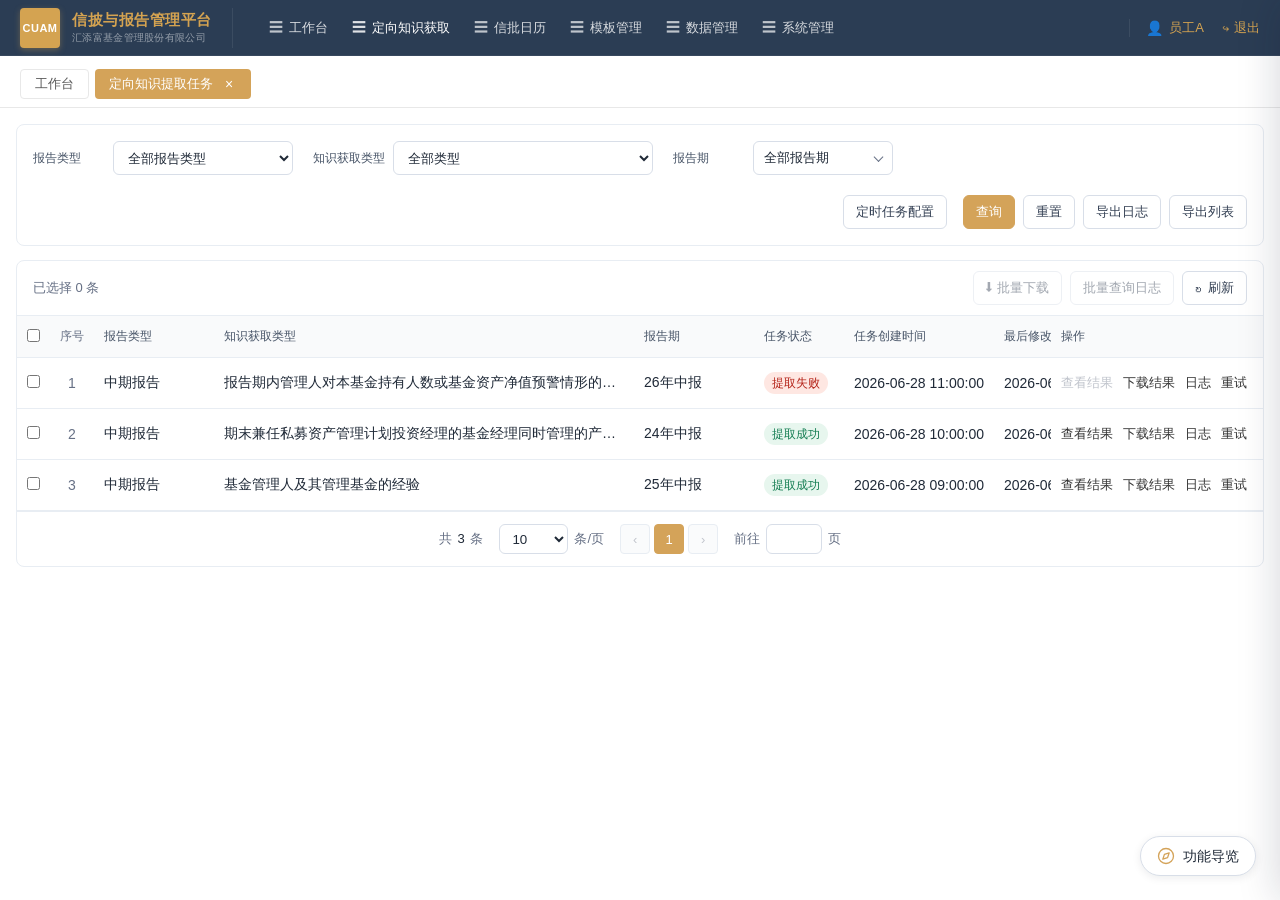
==== extract-task.html @ 9f42e888 "Update knowledge acquisition demo pages" ====
<!DOCTYPE html>
<html lang="zh-CN">
<head>
  <meta charset="UTF-8">
  <meta name="viewport" content="width=device-width, initial-scale=1.0">
  <title>信披-定向知识提取任务</title>
  <link rel="stylesheet" href="./css/component.css">
  <link rel="stylesheet" href="./css/style.css">
  <link rel="stylesheet" href="./css/demo-nav.css">
</head>
<body>

  <!-- ============================================================
       A. 顶部导航
       ============================================================ -->
  <header class="top-nav-bar">
    <nav class="top-nav">
      <div class="nav-logo">
        <div class="nav-logo-icon">CUAM</div>
        <div class="nav-logo-text">
          <span class="main-title">信披与报告管理平台</span>
          <span class="sub-title">汇添富基金管理股份有限公司</span>
        </div>
      </div>

      <ul class="nav-menu">
        <li class="nav-menu-item">
          <span class="menu-icon">☰</span>工作台
        </li>
        <li class="nav-menu-item active">
          <span class="menu-icon">☰</span>定向知识获取
        </li>
        <li class="nav-menu-item">
          <span class="menu-icon">☰</span>信批日历
        </li>
        <li class="nav-menu-item">
          <span class="menu-icon">☰</span>模板管理
        </li>
        <li class="nav-menu-item">
          <span class="menu-icon">☰</span>数据管理
        </li>
        <li class="nav-menu-item">
          <span class="menu-icon">☰</span>系统管理
        </li>
      </ul>

      <div class="nav-actions">
        <div class="user-info">
          <span class="user-icon">👤</span>
          员工A
        </div>
        <div class="action-btn">
          <span class="action-icon">↪</span>
          退出
        </div>
      </div>
    </nav>
  </header>

  <!-- ============================================================
       B. 系统标签栏
       ============================================================ -->
  <div class="system-tabs-bar" id="tabBar">
    <div class="breadcrumb-trail" aria-label="位置">工作台</div>
    <div class="dynamic-tab-item active" data-tab="extract">
      <span class="tab-title">定向知识提取任务</span>
      <span class="tab-close-icon" title="关闭标签" role="button" aria-label="关闭">×</span>
    </div>
  </div>

  <!-- ============================================================
       C. 业务主体
       ============================================================ -->
  <main class="page-body">

    <!-- C.1 筛选区 + 正在执行任务面板 -->
    <div class="filter-section">
      <!-- 正在执行任务面板 -->
      <aside class="task-panel" id="taskPanel" aria-live="polite">
        <button class="task-panel-close" id="taskPanelCloseBtn" type="button" aria-label="关闭正在执行任务">×</button>
        <div class="task-panel-header">
          <span class="task-panel-title">知识提取任务</span>
          <span class="task-panel-status" id="taskPanelStatus">执行中</span>
        </div>
        <div class="task-panel-body">
          <div class="task-panel-main">
            <div class="task-panel-info">
              <div class="task-panel-row">
                <span class="task-panel-label">报告类型</span>
                <span class="task-panel-value" id="taskReportType">--</span>
              </div>
              <div class="task-panel-row">
                <span class="task-panel-label">报告期</span>
                <span class="task-panel-value" id="taskReportPeriod">--</span>
              </div>
            </div>
            <div class="task-panel-progress">
              <div class="task-panel-progress-meta">
                <span>公告 <strong id="taskProcessed">0</strong> / <span id="taskTotal">0</span></span>
                <span class="task-panel-percent" id="taskPercent">0%</span>
              </div>
              <div class="task-panel-progress-bar">
                <div class="task-panel-progress-fill" id="taskProgressFill"></div>
              </div>
              <div class="task-panel-progress-meta">
                <span>已用 <span id="taskElapsed">0分00秒</span></span>
                <span>剩余 <span id="taskRemaining">计算中</span></span>
              </div>
            </div>
          </div>
          <div class="task-panel-actions">
            <button class="btn" id="taskCancelBtn">取消任务</button>
          </div>
        </div>
      </aside>

      <section class="panel filters">
        <div class="filter-grid filter-grid--simple">
          <div class="field">
            <label for="reportType">报告类型</label>
            <select id="reportType" class="control filter-select">
              <option value="">全部报告类型</option>
              <option value="quarterly">季度报告</option>
              <option value="semiAnnual">中期报告</option>
              <option value="annual">年度报告</option>
            </select>
          </div>
          <div class="field knowledge-type-field">
            <label for="knowledgeType">知识获取类型</label>
            <select id="knowledgeType" class="control filter-select filter-select--wide">
              <option value="">全部类型</option>
              <option value="1">基金管理人及其管理基金的经验</option>
              <option value="2">期末兼任私募资产管理计划投资经理的基金经理同时管理的产品情况</option>
              <option value="3">报告期内管理人对本基金持有人数或基金资产净值预警情形的说明</option>
              <option value="4">盈利投资者数量占比</option>
              <option value="5">基金管理人、基金托管人的专门基金托管部门的重大人事变动</option>
              <option value="6">涉及基金管理人、基金财产、基金托管业务的诉讼</option>
              <option value="7">管理人受调查或处罚等情况</option>
              <option value="8">管理人相关从业人员受调查或处罚等情况</option>
              <option value="9">托管人受调查或处罚等情况</option>
              <option value="10">托管人相关从业人员受调查或处罚等情况</option>
            </select>
          </div>
          <div class="field report-period-field">
            <label for="reportPeriod">报告期</label>
            <div class="custom-select" id="reportPeriodDropdown">
              <input type="hidden" id="reportPeriod" value="">
              <button class="control custom-select__trigger" id="reportPeriodTrigger" type="button">全部报告期</button>
              <div class="custom-select__menu" id="reportPeriodMenu"></div>
            </div>
          </div>
          <div class="btn-row">
            <button class="btn schedule-btn" id="scheduleBtn">定时任务配置</button>
            <button class="btn primary" id="searchBtn">查询</button>
            <button class="btn" id="resetBtn">重置</button>
            <button class="btn" id="exportLogBtn">导出日志</button>
            <button class="btn" id="exportListBtn">导出列表</button>
          </div>
        </div>
      </section>
    </div>

    <!-- C.2 列表区 -->
    <section class="panel">
      <div class="table-toolbar">
        <div class="selection-info" id="selectionInfo">已选择 0 条</div>
        <div class="btn-row">
          <button class="btn" id="batchExportBtn" disabled>⬇ 批量下载</button>
          <button class="btn" id="batchLogBtn" disabled>批量查询日志</button>
          <button class="btn btn-refresh" id="refreshBtn" title="刷新列表"><span class="refresh-icon">↻</span> 刷新</button>
        </div>
      </div>

      <div class="table-wrap">
        <table>
          <thead>
            <tr>
              <th class="check-col"><input id="checkAll" aria-label="全选" type="checkbox"></th>
              <th class="col-index">序号</th>
              <th class="type-col">报告类型</th>
              <th class="knowledge-col">知识获取类型</th>
              <th class="period-col">报告期</th>
              <th class="status-col">任务状态</th>
              <th class="time-col">任务创建时间</th>
              <th class="time-col">最后修改时间</th>
              <th class="operator-col">操作人</th>
              <th class="sticky-right">操作</th>
            </tr>
          </thead>
          <tbody id="resultRows">
            <!-- 由 js/app.js 根据 data/data.js 动态渲染 -->
          </tbody>
        </table>
        <div class="empty" id="emptyState" hidden>暂无符合条件的提取结果</div>
      </div>

      <!-- 分页组件 -->
      <div class="pagination-container" id="pagination">
        <div class="pagination-info">
          共 <span class="pagination-total" id="paginationTotal">1</span> 条
        </div>

        <div class="pagination-size">
          <select class="control pagination-size-select" id="pageSizeSelect">
            <option value="5">5</option>
            <option value="10" selected>10</option>
            <option value="20">20</option>
            <option value="50">50</option>
          </select>
          <span class="pagination-size-suffix">条/页</span>
        </div>

        <div class="pagination-nav" id="paginationNav">
          <button class="page-btn page-btn-prev" data-page="prev" title="上一页" disabled>‹</button>
          <button class="page-btn active" data-page="1">1</button>
          <button class="page-btn page-btn-next" data-page="next" title="下一页" disabled>›</button>
        </div>

        <div class="pagination-jump">
          前往
          <input type="number" class="control pagination-jump-input" id="jumpInput" min="1">
          页
        </div>
      </div>
    </section>

  </main>

  <!-- ============================================================
       D. Modal / Toast 浮层
       ============================================================ -->
  <div class="modal-mask" id="confirmMask">
    <div aria-modal="true" aria-labelledby="confirmTitle" class="modal" role="dialog">
      <h2 id="confirmTitle">确认操作</h2>
      <p id="confirmText">确定要继续吗？</p>
      <div class="modal-actions">
        <button class="btn" id="cancelConfirm">取消</button>
        <button class="btn danger" id="okConfirm">确认</button>
      </div>
    </div>
  </div>

  <div class="modal-mask" id="logModalMask">
    <div aria-modal="true" aria-labelledby="logModalTitle" class="modal log-modal" role="dialog">
      <div class="log-modal-header">
        <h2 id="logModalTitle">操作日志</h2>
        <button class="btn icon-btn" id="closeLogModalX" title="关闭">×</button>
      </div>
      <div class="log-modal-body">
        <table class="log-modal-table">
          <thead>
            <tr>
              <th>操作时间</th>
              <th>操作人</th>
              <th>操作类型</th>
              <th>任务状态</th>
            </tr>
          </thead>
          <tbody id="logModalBody"></tbody>
        </table>
      </div>
      <div class="log-modal-footer">
        <button class="btn" id="closeLogModalBtn">关闭</button>
      </div>
    </div>
  </div>

  <div class="modal-mask" id="batchLogModalMask">
    <div aria-modal="true" aria-labelledby="batchLogModalTitle" class="modal batch-log-modal" role="dialog">
      <div class="log-modal-header">
        <h2 id="batchLogModalTitle">批量查询日志</h2>
        <button class="btn icon-btn" id="closeBatchLogModalX" title="关闭">×</button>
      </div>
      <div class="log-modal-body">
        <table class="log-modal-table batch-log-table">
          <thead>
            <tr>
              <th>序号</th>
              <th>报告类型</th>
              <th>知识获取类型</th>
              <th>报告期</th>
              <th>操作人</th>
              <th>操作时间</th>
              <th>操作类型</th>
            </tr>
          </thead>
          <tbody id="batchLogModalBody"></tbody>
        </table>
      </div>
      <div class="log-modal-footer">
        <button class="btn" id="closeBatchLogModalBtn">关闭</button>
      </div>
    </div>
  </div>

  <div class="modal-mask" id="scheduleModalMask">
    <div aria-modal="true" aria-labelledby="scheduleModalTitle" class="modal schedule-modal" role="dialog">
      <div class="log-modal-header">
        <h2 id="scheduleModalTitle">定时任务配置</h2>
        <button class="btn icon-btn" id="closeScheduleModalX" title="关闭">×</button>
      </div>
      <div class="log-modal-body">
        <table class="log-modal-table schedule-table">
          <thead>
            <tr>
              <th>报告类型</th>
              <th>报告期</th>
              <th>是否执行</th>
              <th>执行时间</th>
            </tr>
          </thead>
          <tbody id="scheduleModalBody"></tbody>
        </table>
      </div>
      <div class="log-modal-footer">
        <button class="btn" id="cancelScheduleBtn">取消</button>
        <button class="btn primary" id="saveScheduleBtn">保存</button>
      </div>
    </div>
  </div>

  <div class="toast" id="toast"></div>

  <!-- 演示导航辅助面板挂载点 -->
  <div id="demo-nav-root"></div>

  <script src="./data/data.js"></script>
  <script src="./js/app.js"></script>
  <script src="./js/demo-nav.js"></script>
</body>
</html>
---- css/component.css ----
/* ============================================================
   公共组件样式 (component.css)
   包含：CSS Reset、变量、顶栏、系统标签栏、按钮、表单控件、
         Tag、分页、弹窗/Toast、日志抽屉、日期范围选择器
   ============================================================ */

/* ============================================================
   一、CSS Reset & Base
   ============================================================ */
*, *::before, *::after { box-sizing: border-box; margin: 0; padding: 0; }
html { font-size: 14px; }
body {
  font-family: "Microsoft YaHei", "PingFang SC", "Helvetica Neue", Arial, sans-serif;
  background: #ffffff;
  color: #333;
  min-height: 100vh;
}
a { text-decoration: none; color: inherit; }
ul { list-style: none; }

/* ============================================================
   二、CSS Variables
      ① 顶栏/标签栏沿用主系统色 (硬编码为主)
      ② 业务主体新增 biz- 前缀变量(避免与顶栏 --primary 冲突)
   ============================================================ */
:root {
  /* 顶栏/标签栏主色(沿用主系统) */
  --primary: #f5a623;
  --primary-dark: #e8941a;
  --primary-light: #fff8ed;
  --bg-nav: #1a2a4a;
  --bg-nav-hover: #243556;
  --text-nav: #c8d4e8;
  --border: #e4e8f0;
  --shadow: 0 2px 12px rgba(0, 0, 0, 0.08);
  --radius: 8px;
  --radius-sm: 4px;

  /* 业务主体色板(biz- 前缀,与顶栏主题色隔离) */
  --biz-bg: #f6f7f9;
  --biz-panel: #ffffff;
  --biz-text: #1f2937;
  --biz-muted: #667085;
  --biz-line: #d8dee8;
  --biz-soft-line: #e8edf3;
  --biz-primary: #d4a359;            /* 金黄主题主色 */
  --biz-primary-weak: #f7eede;       /* 金黄主题弱底色 */
  --biz-primary-hover: #c19648;
  --biz-green: #147d52;
  --biz-green-weak: #e7f6ee;
  --biz-amber: #a16207;
  --biz-amber-weak: #fff4d6;
  --biz-red: #b42318;
  --biz-red-weak: #fee7e2;
  --biz-cyan: #08758f;
  --biz-cyan-weak: #e4f6fb;
  --biz-gray-weak: #eef2f6;
  --biz-shadow: 0 18px 48px rgba(15, 23, 42, .16);
  --biz-radius: 8px;
}

/* ============================================================
   三、TOP NAVIGATION (深蓝顶栏 + 毛玻璃吸顶)
   ============================================================ */
.top-nav-bar {
  position: sticky;
  top: 0;
  z-index: 1000;
}
.top-nav {
  display: flex;
  align-items: center;
  background: #2b3d54;
  height: 56px;
  padding: 0 20px;
  position: relative;
  left: 0;
  right: 0;
  width: 100%;
  z-index: 1000;
  border-bottom: 1px solid rgba(255, 255, 255, 0.06);
  transition: box-shadow 0.25s ease, background-color 0.25s ease,
              backdrop-filter 0.25s ease, -webkit-backdrop-filter 0.25s ease,
              border-color 0.25s ease;
}
.top-nav.is-scrolled {
  background: rgba(43, 61, 84, 0.86);
  -webkit-backdrop-filter: saturate(160%) blur(10px);
  backdrop-filter: saturate(160%) blur(10px);
  box-shadow: 0 4px 16px rgba(0, 0, 0, 0.18), 0 1px 0 rgba(255, 255, 255, 0.04) inset;
  border-bottom-color: rgba(255, 255, 255, 0.1);
}
@supports not ((backdrop-filter: blur(1px)) or (-webkit-backdrop-filter: blur(1px))) {
  .top-nav.is-scrolled { background: #243549; }
}
.nav-logo {
  display: flex;
  align-items: center;
  gap: 12px;
  padding-right: 20px;
  margin-right: 12px;
  border-right: 1px solid rgba(255, 255, 255, 0.08);
}
.nav-logo-icon {
  width: 40px;
  height: 40px;
  background: #d4a351;
  border-radius: 4px;
  display: flex;
  align-items: center;
  justify-content: center;
  font-size: 11px;
  font-weight: 700;
  color: #fff;
  letter-spacing: 0.5px;
  box-shadow: 0 2px 6px rgba(212, 163, 81, 0.35);
}
.nav-logo-text {
  display: flex;
  flex-direction: column;
  gap: 3px;
}
.nav-logo-text .main-title {
  font-size: 15px;
  font-weight: 600;
  color: #d4a351;
  line-height: 1.2;
  letter-spacing: 0.5px;
}
.nav-logo-text .sub-title {
  font-size: 10px;
  color: rgba(255, 255, 255, 0.5);
  line-height: 1.2;
  letter-spacing: 0.3px;
}
.nav-menu {
  display: flex;
  align-items: center;
  flex: 1;
  min-width: 0;
  padding: 0 12px;
  gap: 0;
  overflow-x: auto;
  scroll-behavior: smooth;
  scrollbar-width: none;
  -ms-overflow-style: none;
}
.nav-menu::-webkit-scrollbar { display: none; }
.nav-menu-item {
  display: flex;
  align-items: center;
  gap: 6px;
  padding: 8px 12px;
  color: rgba(255, 255, 255, 0.82);
  font-size: 13px;
  white-space: nowrap;
  cursor: pointer;
  transition: color 0.2s;
  position: relative;
  flex-shrink: 0;
  text-decoration: none;
  border-bottom: none;
}
.nav-menu-item .menu-icon { font-size: 14px; opacity: 0.85; }
.nav-menu-item:hover { color: #fff; }
.nav-menu-item.active { color: #fff; }
.nav-actions {
  display: flex;
  align-items: center;
  gap: 18px;
  padding-left: 16px;
  border-left: 1px solid rgba(255, 255, 255, 0.08);
}
.user-info {
  display: flex;
  align-items: center;
  gap: 6px;
  color: #d4a351;
  font-size: 13px;
  cursor: default;
  transition: color 0.2s;
}
.user-info:hover { color: #fff; }
.user-info .user-icon { font-size: 14px; }
.action-btn {
  display: flex;
  align-items: center;
  gap: 5px;
  color: #d4a351;
  font-size: 13px;
  cursor: pointer;
  padding: 0;
  transition: color 0.2s;
}
.action-btn:hover { color: #fff; }
.action-btn .action-icon { font-size: 14px; }

/* ============================================================
   四、SYSTEM TABS BAR (顶栏下方: 面包屑 + 动态页签)
   ============================================================ */
.system-tabs-bar {
  position: sticky;
  top: 56px;
  z-index: 999;
  display: flex;
  align-items: flex-end;
  gap: 0;
  padding: 12px 20px 0 20px;
  background: #ffffff;
  border-bottom: 1px solid #e8e8e8;
  height: 52px;
  box-sizing: border-box;
}
.breadcrumb-trail {
  display: inline-flex;
  align-items: center;
  justify-content: center;
  height: 30px;
  margin-bottom: 8px;
  padding: 0 14px;
  background: #ffffff;
  border: 1px solid #e8e8e8;
  border-radius: 4px;
  color: #595959;
  font-size: 13px;
  user-select: none;
  cursor: default;
  margin-right: 6px;
}
.dynamic-tab-item {
  display: inline-flex;
  align-items: center;
  height: 30px;
  margin-bottom: 8px;
  padding: 0 14px;
  background: #ffffff;
  border: 1px solid #e8e8e8;
  border-radius: 4px;
  color: #595959;
  font-size: 13px;
  cursor: pointer;
  user-select: none;
  max-width: 220px;
  transition: color 0.2s, background-color 0.2s;
}
.dynamic-tab-item:hover { color: #1a2a4a; }
.dynamic-tab-item .tab-title {
  overflow: hidden;
  text-overflow: ellipsis;
  white-space: nowrap;
}
.dynamic-tab-item.active {
  background-color: #d4a359 !important;
  color: #ffffff !important;
  border: none !important;
  font-weight: normal !important;
}
.dynamic-tab-item.active:hover { color: #ffffff !important; }
.tab-close-icon {
  display: inline-flex;
  align-items: center;
  justify-content: center;
  width: 16px;
  height: 16px;
  margin-left: 8px;
  border-radius: 50%;
  color: rgba(0, 0, 0, 0.45);
  font-size: 14px;
  line-height: 1;
  transition: color 0.15s, background 0.15s;
  flex-shrink: 0;
}
.tab-close-icon:hover { color: #ff4d4f; }
.tab-close-icon:active { color: #cf1322; }
.dynamic-tab-item.active .tab-close-icon { color: #ffffff; }
.dynamic-tab-item.active .tab-close-icon:hover { color: #fff5e6; }
.dynamic-tab-item.active .tab-close-icon:active { color: #ffd591; }
.system-tabs-bar.is-scrolled {
  background: rgba(255, 255, 255, 0.86);
  -webkit-backdrop-filter: saturate(160%) blur(10px);
  backdrop-filter: saturate(160%) blur(10px);
  box-shadow: 0 2px 8px rgba(0, 0, 0, 0.06);
}

/* ============================================================
   五、Buttons
   ============================================================ */
.btn {
  min-height: 34px;
  border: 1px solid var(--biz-line);
  background: #fff;
  color: #344054;
  border-radius: 6px;
  padding: 0 12px;
  display: inline-flex;
  align-items: center;
  justify-content: center;
  gap: 6px;
  white-space: nowrap;
  font-weight: 400;
  transition: border-color .15s, background-color .15s, color .15s;
}
.btn:hover {
  border-color: var(--biz-primary);
  color: var(--biz-primary);
}
.btn.primary {
  background: var(--biz-primary);
  border-color: var(--biz-primary);
  color: #fff;
}
.btn.primary:hover {
  background: var(--biz-primary-hover);
  border-color: var(--biz-primary-hover);
  color: #fff;
}
.btn.danger {
  color: var(--biz-red);
  border-color: #f5b5ae;
  background: #fff;
}
.btn.danger:hover {
  background: var(--biz-red-weak);
  color: var(--biz-red);
  border-color: var(--biz-red);
}
.btn.ghost {
  border-color: transparent;
  background: transparent;
}
.btn:disabled {
  cursor: not-allowed;
  opacity: .45;
}
.btn:disabled:hover {
  border-color: var(--biz-line);
  color: #344054;
  background: #fff;
}
.icon-btn {
  width: 32px;
  height: 32px;
  padding: 0;
  border-radius: 6px;
}

/* 刷新按钮 */
.btn-refresh .refresh-icon {
  display: inline-block;
  transition: transform .35s ease, color .15s ease;
}
.btn-refresh:hover .refresh-icon {
  transform: rotate(180deg);
  color: var(--biz-primary);
}

/* 行内文字按钮 */
.link-btn {
  border: 0;
  background: transparent;
  color: #333;
  padding: 4px 0;
  font-size: 13px;
  font-weight: 400;
  transition: color .2s ease;
}
.link-btn:hover { color: var(--biz-primary-hover); text-decoration: none; }
.link-btn.danger { color: var(--biz-red); }
.link-btn.danger:hover { color: #8a1812; }
.link-btn:disabled,
.link-btn[disabled] {
  color: #c0c4cc;
  cursor: not-allowed;
}
.link-btn:disabled:hover,
.link-btn[disabled]:hover { color: #c0c4cc; }

/* ============================================================
   六、Form Controls
   ============================================================ */
.control {
  width: 100%;
  height: 34px;
  border: 1px solid var(--biz-line);
  border-radius: 6px;
  padding: 0 10px;
  background: #fff;
  color: var(--biz-text);
  outline: none;
  font-weight: 400;
}
.control:focus {
  border-color: var(--biz-primary);
  box-shadow: 0 0 0 3px rgba(212, 163, 89, .12);
}
.field {
  display: flex;
  align-items: center;
  gap: 8px;
  min-width: 0;
}
.field label {
  display: inline-block;
  color: #475467;
  margin-bottom: 0;
  font-size: 12px;
  font-weight: 400;
  white-space: nowrap;
  flex-shrink: 0;
}

/* 日期范围一体化组件 */
.date-range-picker-input {
  display: flex;
  flex-wrap: nowrap;
  align-items: center;
  flex: 1;
  min-width: 0;
  height: 34px;
  border: 1px solid var(--biz-line);
  border-radius: 6px;
  background: #fff;
  padding: 0 10px;
  gap: 6px;
  transition: border-color .15s, box-shadow .15s;
}
.date-range-picker-input:focus-within {
  border-color: var(--biz-primary);
  box-shadow: 0 0 0 3px rgba(212, 163, 89, .12);
}
.date-range-picker-input input[type="date"] {
  border: none;
  outline: none;
  background: transparent;
  color: var(--biz-text);
  font-size: 13px;
  min-width: 100px;
  flex: 1;
  width: auto;
  padding: 0;
}
.date-range-picker-input input[type="date"]::-webkit-calendar-picker-indicator {
  opacity: .5;
  cursor: pointer;
}
.range-separator {
  color: var(--biz-muted);
  font-size: 12px;
  flex-shrink: 0;
  margin: 0 4px;
  user-select: none;
}

/* 下拉弹框 */
.btn-row-dropdown {
  position: relative;
  display: inline-flex;
  align-items: center;
  gap: 8px;
}
.btn-row-dropdown-title {
  font-size: 14px;
  color: #6b7280;
  white-space: nowrap;
}
.btn-row-dropdown-trigger {
  appearance: none;
  display: inline-flex;
  align-items: center;
  gap: 6px;
  height: 34px;
  padding: 0 10px;
  border: 1px solid var(--biz-line);
  border-radius: 6px;
  background: #fff;
  color: #344054;
  font-size: 14px;
  line-height: 1;
  cursor: pointer;
  white-space: nowrap;
  font-weight: 400;
  transition: border-color .15s, color .15s;
}
.btn-row-dropdown-trigger:hover {
  border-color: var(--biz-primary);
  color: var(--biz-primary);
}
.btn-row-dropdown.is-open .btn-row-dropdown-trigger {
  border-color: var(--biz-primary);
  color: var(--biz-primary);
}
.btn-row-dropdown-caret {
  width: 7px;
  height: 7px;
  border-right: 1.5px solid currentColor;
  border-bottom: 1.5px solid currentColor;
  transform: rotate(45deg);
  transition: transform .15s;
  margin-top: -2px;
}
.btn-row-dropdown.is-open .btn-row-dropdown-caret {
  transform: rotate(-135deg);
  margin-top: 3px;
}
.btn-row-dropdown-menu {
  position: fixed;
  min-width: 180px;
  padding: 4px 0;
  background: #fff;
  border: 1px solid #e5e7eb;
  border-radius: 8px;
  box-shadow: 0 6px 16px rgba(0, 0, 0, 0.08);
  display: none;
  z-index: 9999;
}
.btn-row-dropdown.is-open .btn-row-dropdown-menu { display: block; }
.btn-row-dropdown-option {
  display: flex;
  align-items: center;
  justify-content: space-between;
  gap: 8px;
  padding: 8px 12px;
  font-size: 13px;
  color: #333;
  cursor: pointer;
  line-height: 1.4;
  transition: background-color .12s, color .12s;
}
.btn-row-dropdown-option:hover { background: #f5f7fa; }
.btn-row-dropdown-option.active {
  color: var(--biz-primary);
  font-weight: 600;
}
.btn-row-dropdown-option.active::after {
  content: '✓';
  font-size: 12px;
  color: var(--biz-primary);
}

/* ============================================================
   七、Tag 彩色徽标
   ============================================================ */
.tag {
  display: inline-flex;
  align-items: center;
  justify-content: center;
  min-height: 22px;
  padding: 2px 8px;
  border-radius: 999px;
  font-size: 12px;
  line-height: 1.2;
  white-space: nowrap;
  font-weight: 400;
}
.tag.gold {
  background: var(--biz-primary-weak);
  color: var(--biz-primary);
}
.tag.green {
  background: var(--biz-green-weak);
  color: var(--biz-green);
}
.tag.amber {
  background: var(--biz-amber-weak);
  color: var(--biz-amber);
}
.tag.red {
  background: var(--biz-red-weak);
  color: var(--biz-red);
}
.tag.cyan {
  background: var(--biz-cyan-weak);
  color: var(--biz-cyan);
}
.tag.gray {
  background: var(--biz-gray-weak);
  color: #475467;
}
.tag.blue {
  background: #e8f1ff;
  color: #1769e0;
}
.tag-list {
  display: flex;
  flex-wrap: wrap;
  gap: 6px;
}

/* ============================================================
   八、Pagination 分页组件
   ============================================================ */
.pagination-container {
  display: flex;
  align-items: center;
  justify-content: center;
  gap: 16px;
  padding: 12px 16px;
  border-top: 1px solid var(--biz-soft-line);
  font-size: 13px;
  color: var(--biz-text);
  flex-wrap: wrap;
}
.pagination-info { color: var(--biz-muted); }
.pagination-total { font-weight: 500; color: var(--biz-text); padding: 0 2px; }

.pagination-size { display: flex; align-items: center; gap: 6px; }
.pagination-size-select {
  width: auto;
  min-width: 64px;
  height: 30px;
  padding: 0 24px 0 8px;
}
.pagination-size-suffix { color: var(--biz-muted); }

.pagination-nav { display: flex; align-items: center; gap: 4px; }
.page-btn {
  min-width: 30px;
  height: 30px;
  padding: 0 8px;
  border: 1px solid var(--biz-line);
  background: #fff;
  color: var(--biz-text);
  border-radius: 4px;
  font-size: 13px;
  cursor: pointer;
  transition: border-color .15s, color .15s, background-color .15s;
}
.page-btn:hover:not(:disabled):not(.active) {
  border-color: var(--biz-primary);
  color: var(--biz-primary);
}
.page-btn.active {
  background: var(--biz-primary);
  border-color: var(--biz-primary);
  color: #fff;
  cursor: default;
}
.page-btn:disabled {
  color: #c0c4cc;
  border-color: var(--biz-soft-line);
  background: #fafbfc;
  cursor: not-allowed;
}
.page-btn-ellipsis {
  border: 0; background: transparent; cursor: default; color: var(--biz-muted);
  padding: 0 4px; min-width: 24px;
}

.pagination-jump { display: flex; align-items: center; gap: 6px; color: var(--biz-muted); }
.pagination-jump-input {
  width: 56px;
  height: 30px;
  text-align: center;
}

/* ============================================================
   九、Modal / Toast (确认弹窗 + 轻提示)
   ============================================================ */
.modal-mask {
  position: fixed;
  inset: 0;
  background: rgba(15, 23, 42, .38);
  display: none;
  place-items: center;
  z-index: 1600;
  padding: 20px;
}
.modal-mask.open { display: grid; }
.modal {
  width: min(420px, 100%);
  background: #fff;
  border-radius: var(--biz-radius);
  box-shadow: var(--biz-shadow);
  padding: 20px;
}
.modal h2 {
  margin: 0 0 8px;
  font-size: 18px;
  font-weight: 500;
  color: var(--biz-text);
}
.modal p {
  margin: 0 0 18px;
  color: var(--biz-muted);
  line-height: 1.6;
}
.modal-actions {
  display: flex;
  justify-content: flex-end;
  gap: 8px;
}
.toast {
  position: fixed;
  left: 50%;
  top: 122px;
  transform: translateX(-50%) translateY(-8px);
  background: #2b3d54;
  color: #fff;
  padding: 10px 14px;
  border-radius: 6px;
  box-shadow: var(--biz-shadow);
  opacity: 0;
  pointer-events: none;
  transition: opacity .18s ease, transform .18s ease;
  z-index: 1700;
  font-size: 13px;
}
.toast.show {
  opacity: 1;
  transform: translateX(-50%) translateY(0);
}

/* ============================================================
   十、Log Drawer 日志抽屉
   ============================================================ */
.log-drawer-mask {
  position: fixed;
  inset: 0;
  background: rgba(15, 23, 42, .42);
  display: none;
  justify-content: center;
  align-items: center;
  z-index: 1502;
  padding: 32px 20px;
}
.log-drawer-mask.open { display: flex; }
.log-drawer {
  position: relative;
  z-index: 1;
  width: 680px;
  max-width: calc(100vw - 40px);
  max-height: calc(100vh - 64px);
  background: #fff;
  box-shadow: 0 4px 32px rgba(15, 23, 42, .18), 0 0 0 1px rgba(0, 0, 0, .04);
  border-radius: var(--biz-radius);
  display: flex;
  flex-direction: column;
  overflow: hidden;
  opacity: 0;
  transform: translateY(12px) scale(.98);
  transition: opacity .2s ease, transform .2s ease;
}
.log-drawer.open {
  opacity: 1;
  transform: translateY(0) scale(1);
}
.log-drawer-header {
  padding: 22px 24px 14px 24px;
  display: flex;
  align-items: flex-start;
  justify-content: space-between;
  gap: 16px;
  flex-shrink: 0;
}
.log-drawer-title-row {
  display: flex;
  align-items: center;
  gap: 10px;
}
.log-drawer-title {
  margin: 0;
  font-size: 17px;
  line-height: 1.35;
  font-weight: 500;
  color: #1f2d3d;
}
.log-drawer-body {
  flex: 1;
  overflow: auto;
  padding: 0 24px 20px 24px;
  display: flex;
  flex-direction: column;
  gap: 0;
  min-height: 0;
}
.log-section {
  flex-shrink: 0;
  margin-bottom: 16px;
}
.log-section--grow {
  flex: 1;
  display: flex;
  flex-direction: column;
  min-height: 0;
  margin-bottom: 0;
}
.log-table-wrap {
  flex: 1;
  overflow-y: auto;
  overflow-x: hidden;
  min-height: 0;
  border: 1px solid #edf2fc;
  border-radius: 6px;
}
.log-table {
  width: 100%;
  min-width: 0;
  table-layout: fixed;
  border-collapse: collapse;
  font-size: 13px;
}
.log-table th {
  position: sticky;
  top: 0;
  background: #f5f7fa;
  color: #7a8499;
  font-size: 12px;
  font-weight: 500;
  padding: 8px 14px;
  text-align: left;
  white-space: nowrap;
  border-bottom: 1px solid #edf2fc;
  z-index: 1;
}
.log-table td {
  padding: 8px 14px;
  border-bottom: 1px solid #edf2fc;
  color: #1f2d3d;
  font-weight: 400;
  white-space: nowrap;
  vertical-align: middle;
}
.log-table tbody tr:hover td { background: #fafbfd; }
.log-table tbody tr:last-child td { border-bottom: none; }
.log-table th:last-child,
.log-table .log-type-cell { text-align: center; }
.log-table .tag {
  display: inline-flex !important;
  visibility: visible !important;
}
.log-table td .tag.gold   { background: #f7eede; color: #d4a359; }
.log-table td .tag.green  { background: #e7f6ee; color: #147d52; }
.log-table td .tag.cyan   { background: #e4f6fb; color: #08758f; }
.log-table td .tag.red    { background: #fee7e2; color: #b42318; }
.log-table td .tag.gray   { background: #eef2f6; color: #475467; }
.log-drawer-footer {
  padding: 12px 24px;
  border-top: 1px solid #edf2fc;
  display: flex;
  justify-content: flex-end;
  gap: 12px;
  flex-shrink: 0;
}
---- css/style.css ----
/* ============================================================
   页面业务样式 (style.css)
   包含：页面主体布局、筛选区、表格区、工具栏、行操作等
   ============================================================ */

/* ============================================================
   一、MAIN CONTENT BODY (留白正文容器)
   ============================================================ */
.page-body {
  min-height: calc(100vh - 56px - 52px);
  background: #ffffff;
  padding: 16px;
}

/* ============================================================
   二、Panel / Filters 筛选区
   ============================================================ */
.panel {
  background: var(--biz-panel);
  border: 1px solid var(--biz-soft-line);
  border-radius: var(--biz-radius);
  margin-bottom: 14px;
}
.task-panel {
  position: relative;
  display: none;
  width: min(560px, 46vw);
  min-height: 100px;
  flex-shrink: 0;
  background: #fff;
  border-radius: 8px;
  box-shadow: 0 2px 12px rgba(0, 0, 0, 0.08);
  border: 1px solid var(--biz-soft-line);
  padding: 12px 14px;
  box-sizing: border-box;
}
.task-panel-close {
  position: absolute;
  top: 6px;
  right: 6px;
  width: 22px;
  height: 22px;
  border: 0;
  border-radius: 4px;
  background: transparent;
  color: var(--biz-muted);
  font-size: 18px;
  line-height: 20px;
  cursor: pointer;
}
.task-panel-close:hover {
  background: var(--biz-gray-weak);
  color: var(--biz-text);
}
.task-panel.is-visible {
  display: flex;
  align-items: center;
  gap: 14px;
}
.task-panel-header {
  position: absolute;
  top: 8px;
  left: 14px;
  display: flex;
  align-items: center;
  gap: 6px;
  margin-bottom: 0;
}
.task-panel-title {
  font-size: 12px;
  font-weight: 500;
  color: var(--biz-muted);
}
.task-panel-status {
  display: inline-flex;
  align-items: center;
  height: 20px;
  padding: 0 8px;
  border-radius: 999px;
  background: var(--biz-cyan-weak);
  color: var(--biz-cyan);
  font-size: 12px;
  font-weight: 500;
  white-space: nowrap;
}
.task-panel-status.is-success {
  background: var(--biz-green-weak);
  color: var(--biz-green);
}
.task-panel-status.is-failed {
  background: var(--biz-red-weak);
  color: var(--biz-red);
}
.task-panel-body {
  display: flex;
  align-items: center;
  gap: 12px;
  flex: 1;
  min-width: 0;
}
.task-panel-main {
  display: flex;
  align-items: center;
  gap: 12px;
  flex: 1;
  min-width: 0;
}
.task-panel-info {
  display: grid;
  gap: 6px;
  flex: 0 0 120px;
  padding: 0;
  border-bottom: 0;
  margin-bottom: 0;
}
.task-panel-row {
  display: flex;
  flex-direction: column;
  justify-content: flex-start;
  gap: 2px;
  min-width: 0;
  padding: 6px 8px;
  border-radius: 6px;
  background: #f8fafc;
  font-size: 12px;
}
.task-panel-label {
  color: var(--biz-muted);
  flex-shrink: 0;
  font-size: 11px;
}
.task-panel-value {
  color: var(--biz-text);
  text-align: left;
  overflow: hidden;
  text-overflow: ellipsis;
  white-space: nowrap;
}
.task-panel-progress {
  flex: 1;
  min-width: 170px;
  margin-bottom: 0;
}
.task-panel-progress-meta {
  display: flex;
  justify-content: space-between;
  align-items: center;
  font-size: 12px;
  color: var(--biz-muted);
  margin-bottom: 6px;
}
.task-panel-percent {
  font-size: 14px;
  font-weight: 600;
  color: var(--biz-primary);
}
.task-panel-progress-bar {
  height: 6px;
  background: var(--biz-gray-weak);
  border-radius: 3px;
  overflow: hidden;
  margin-bottom: 6px;
}
.task-panel-progress-fill {
  height: 100%;
  width: 0%;
  background: var(--biz-primary);
  border-radius: 3px;
  transition: width 0.2s linear;
}
.task-panel-actions {
  position: absolute;
  right: 12px;
  bottom: 12px;
  display: flex;
  align-items: center;
  justify-content: center;
}
.task-panel-actions .btn {
  padding: 0 10px;
  min-height: 30px;
  font-size: 12px;
  white-space: nowrap;
}

.filters {
  padding: 16px;
  flex: 1;
  min-width: 0;
  margin-bottom: 0;
}

.filter-section {
  display: flex;
  gap: 16px;
  align-items: stretch;
  margin-bottom: 14px;
}

.filter-grid {
  display: grid;
  grid-template-columns: 1fr 1fr 1fr;
  gap: 12px 16px;
  align-items: center;
}
.filter-grid > * {
  min-width: 0;
  overflow: hidden;
}
.filter-grid--simple {
  display: flex;
  flex-wrap: wrap;
  gap: 12px 20px;
  align-items: flex-start;
}
.filter-grid--simple > * {
  min-width: auto;
  overflow: visible;
}
.filter-grid--simple .field {
  display: inline-flex;
  flex: 0 1 260px;
  max-width: 320px;
  min-width: 0;
  overflow: visible;
  gap: 8px;
}
.filter-grid--simple .field label {
  width: 84px;
  margin-right: 0;
  text-align: left;
  flex-shrink: 0;
}
.filter-grid--simple .knowledge-type-field {
  flex-basis: 340px;
  max-width: 380px;
}
.filter-grid--simple .report-period-field {
  flex-basis: 220px;
  max-width: 240px;
}
.filter-grid--simple select.filter-select {
  width: 100%;
  min-width: 0;
  max-width: none;
}
.filter-grid--simple .filter-select--wide {
  max-width: none;
}
.filter-grid--simple .btn-row {
  flex: 0 0 auto;
  justify-content: flex-end;
  margin-left: auto;
  margin-top: 0;
  overflow: visible;
}
.filter-grid--simple .schedule-btn {
  margin-right: 8px;
}

.task-panel + .filters .filter-grid--simple .btn-row {
  flex: 0 0 100%;
  justify-content: flex-end;
  margin-left: 0;
  margin-top: 8px;
}

.custom-select {
  position: relative;
  flex: 1;
  min-width: 0;
}
.custom-select__trigger {
  position: relative;
  display: flex;
  align-items: center;
  width: 100%;
  padding-right: 28px;
  text-align: left;
  cursor: pointer;
  overflow: hidden;
  text-overflow: ellipsis;
  white-space: nowrap;
}
.custom-select__trigger::after {
  content: "";
  position: absolute;
  top: 50%;
  right: 10px;
  width: 7px;
  height: 7px;
  border-right: 1.5px solid #667085;
  border-bottom: 1.5px solid #667085;
  transform: translateY(-65%) rotate(45deg);
}
.custom-select.is-open .custom-select__trigger::after {
  transform: translateY(-35%) rotate(225deg);
}
.custom-select__menu {
  position: absolute;
  top: calc(100% + 4px);
  left: 0;
  right: 0;
  z-index: 1200;
  display: none;
  max-height: 220px;
  overflow-y: auto;
  padding: 4px;
  background: #fff;
  border: 1px solid var(--biz-line);
  border-radius: 6px;
  box-shadow: 0 8px 24px rgba(15, 23, 42, 0.12);
}
.custom-select.is-open .custom-select__menu {
  display: block;
}
.custom-select__option {
  width: 100%;
  min-height: 32px;
  padding: 0 10px;
  border: 0;
  border-radius: 4px;
  background: transparent;
  color: var(--biz-text);
  text-align: left;
  cursor: pointer;
  white-space: nowrap;
}
.custom-select__option:hover {
  background: var(--biz-gray-weak);
}
.custom-select__option.is-active {
  background: var(--biz-primary-weak);
  color: var(--biz-primary-hover);
}

/* 统一控件最大宽度 */
select.filter-select,
input.filter-input,
.date-range-picker-input {
  flex: 1;
  min-width: 0;
  max-width: 320px;
}

/* 统一 label 宽度 */
.filter-grid .field label {
  display: inline-block;
  flex-shrink: 0;
  text-align: left;
  white-space: nowrap;
  width: 72px;
}

/* 按钮行 */
.btn-row {
  display: flex;
  gap: 8px;
  align-items: center;
  flex-wrap: nowrap;
  justify-content: flex-end;
  justify-self: end;
  align-self: center;
  min-width: 0;
}
.btn-row-checkbox {
  display: inline-flex;
  align-items: center;
  gap: 6px;
  margin-right: auto;
  font-size: 14px;
  color: #4b5563;
  cursor: pointer;
  user-select: none;
  white-space: nowrap;
}
.btn-row-checkbox input[type="checkbox"] {
  margin: 0;
  cursor: pointer;
}

/* 数字区间筛选 */
.deadline-range-row {
  display: flex;
  align-items: center;
  gap: 8px;
}
.deadline-range-row .control {
  width: 115px;
  flex: 0 0 115px;
  text-align: center;
}
.deadline-range-sep {
  color: var(--biz-muted);
  font-size: 13px;
  user-select: none;
}

/* ============================================================
   三、Tabs (业务状态切换)
   ============================================================ */
.tabs {
  display: flex;
  gap: 4px;
  border-bottom: 1px solid var(--biz-soft-line);
  padding: 0 16px;
}
.tab {
  border: 0;
  background: transparent;
  padding: 13px 12px 12px;
  color: var(--biz-muted);
  border-bottom: 2px solid transparent;
  font-weight: 400;
  transition: color .15s, border-color .15s;
}
.tab:hover { color: var(--biz-primary); }
.tab.active {
  color: var(--biz-primary);
  border-bottom-color: var(--biz-primary);
  font-weight: 500;
}
.tab-count {
  display: inline-flex;
  align-items: center;
  justify-content: center;
  min-width: 18px;
  height: 18px;
  margin-left: 6px;
  padding: 0 6px;
  border-radius: 999px;
  background: #eef2f6;
  color: #667085;
  font-size: 11px;
  font-weight: 600;
  font-variant-numeric: tabular-nums;
  line-height: 1;
}
.tab.active .tab-count {
  background: var(--biz-primary-weak);
  color: var(--biz-primary);
}

/* ============================================================
   四、Table Toolbar 表格工具栏
   ============================================================ */
.table-toolbar {
  min-height: 54px;
  display: flex;
  align-items: center;
  justify-content: space-between;
  gap: 12px;
  padding: 10px 16px;
  border-bottom: 1px solid var(--biz-soft-line);
}
.table-toolbar .btn-row {
  margin-left: auto;
}
.selection-info {
  color: var(--biz-muted);
  font-size: 13px;
}

/* ============================================================
   五、Table 表格区
   ============================================================ */
.table-wrap { overflow: auto; }
table {
  width: 100%;
  min-width: 100%;
  border-collapse: collapse;
}
th, td {
  border-bottom: 1px solid var(--biz-soft-line);
  padding: 12px 10px;
  text-align: left;
  vertical-align: middle;
  font-weight: 400;
  white-space: nowrap;
}
th {
  background: #f9fafb;
  color: #475467;
  font-size: 12px;
  font-weight: 500;
  white-space: nowrap;
}
td { color: var(--biz-text); }
tr:hover td { background: #fbfdff; }

.check-col { width: 42px; text-align: center; }
.type-col { min-width: 120px; }

.knowledge-col {
  max-width: 420px;
  min-width: 160px;
  white-space: nowrap;
  overflow: hidden;
  text-overflow: ellipsis;
}

.period-col {
  min-width: 120px;
  white-space: nowrap;
}

.time-col {
  min-width: 150px;
  white-space: nowrap;
}

.operator-col {
  min-width: 100px;
  white-space: nowrap;
}

.status-col {
  min-width: 90px;
  white-space: nowrap;
}

.col-code {
  text-align: left;
  padding-left: 12px;
  font-variant-numeric: tabular-nums;
  white-space: nowrap;
  overflow: hidden;
  text-overflow: ellipsis;
  min-width: 130px;
}
th.col-code { text-align: left; }

.col-fund-short {
  white-space: nowrap;
  overflow: hidden;
  text-overflow: ellipsis;
  min-width: 120px;
}

.col-index {
  text-align: center;
  font-variant-numeric: tabular-nums;
  white-space: nowrap;
  color: var(--biz-muted);
  width: 64px;
}
th.col-index { text-align: center; }

.col-fund-full {
  text-align: left;
  font-weight: 400;
  max-width: 180px;
  min-width: 140px;
  white-space: nowrap;
  overflow: hidden;
  text-overflow: ellipsis;
  color: var(--biz-text);
}

/* 右侧固定操作列 */
.sticky-right {
  position: sticky;
  right: 0;
  background: #fff;
  z-index: 2;
  box-shadow: -4px 0 8px rgba(0, 0, 0, .05);
  width: 1px;
  white-space: nowrap;
  padding-right: 16px;
}
th.sticky-right {
  z-index: 3;
  background: #f9fafb;
}
tr:hover td.sticky-right { background: #fbfdff; }

/* 行操作 */
.row-actions {
  display: flex;
  align-items: center;
  gap: 10px;
}

/* 空态 */
.empty {
  padding: 36px;
  text-align: center;
  color: var(--biz-muted);
}

/* ============================================================
   六、Log Modal 操作日志弹框
   ============================================================ */
.log-modal {
  width: min(560px, 100%);
  padding: 0;
  overflow: hidden;
}
.log-modal-header {
  display: flex;
  align-items: center;
  justify-content: space-between;
  padding: 20px 20px 12px 20px;
}
.log-modal-header h2 {
  margin: 0;
  font-size: 18px;
  font-weight: 500;
  color: var(--biz-text);
}
.log-modal-body {
  padding: 0 20px;
  max-height: 320px;
  overflow: auto;
}
.log-modal-table {
  width: 100%;
  border-collapse: collapse;
  font-size: 14px;
}
.log-modal-table th,
.log-modal-table td {
  padding: 12px 16px;
  text-align: left;
  border-bottom: 1px solid var(--biz-soft-line);
}
.log-modal-table th {
  background: #f9fafb;
  color: #475467;
  font-weight: 500;
  font-size: 13px;
}
.log-modal-table td {
  color: var(--biz-text);
}
.log-modal-table tbody tr:last-child td {
  border-bottom: none;
}
.log-modal-footer {
  display: flex;
  justify-content: flex-end;
  padding: 12px 20px 20px 20px;
}

/* ============================================================
   七、Batch Log Modal 批量查询日志弹框
   ============================================================ */
.batch-log-modal {
  width: min(980px, 100%);
  padding: 0;
  overflow: hidden;
}
.batch-log-table th,
.batch-log-table td {
  white-space: nowrap;
}
.batch-log-table th:nth-child(1),
.batch-log-table td:nth-child(1) {
  width: 56px;
  text-align: center;
}
.batch-log-table th:nth-child(3),
.batch-log-table td:nth-child(3) {
  max-width: 260px;
  overflow: hidden;
  text-overflow: ellipsis;
}

/* ============================================================
   八、Schedule Modal 定时任务配置弹框
   ============================================================ */
.schedule-modal {
  width: min(720px, 100%);
  padding: 0;
  overflow: hidden;
}
.schedule-table th,
.schedule-table td {
  text-align: center;
  vertical-align: middle;
}
.schedule-table td input[type="datetime-local"] {
  width: 200px;
  height: 34px;
  padding: 0 8px;
  border: 1px solid var(--biz-line);
  border-radius: 6px;
  font-size: 13px;
  color: var(--biz-text);
  outline: none;
}
.schedule-table td input[type="datetime-local"]:focus {
  border-color: var(--biz-primary);
  box-shadow: 0 0 0 3px rgba(212, 163, 89, .12);
}

/* Switch 开关 */
.switch {
  position: relative;
  display: inline-block;
  width: 44px;
  height: 24px;
}
.switch input {
  opacity: 0;
  width: 0;
  height: 0;
}
.slider {
  position: absolute;
  cursor: pointer;
  inset: 0;
  background-color: #d8dee8;
  border-radius: 24px;
  transition: background-color .2s;
}
.slider::before {
  content: "";
  position: absolute;
  height: 18px;
  width: 18px;
  left: 3px;
  bottom: 3px;
  background-color: #fff;
  border-radius: 50%;
  transition: transform .2s;
  box-shadow: 0 1px 3px rgba(0,0,0,.15);
}
.switch input:checked + .slider {
  background-color: var(--biz-primary);
}
.switch input:checked + .slider::before {
  transform: translateX(20px);
}
.switch input:disabled + .slider {
  opacity: .5;
  cursor: not-allowed;
}

.log-modal-footer .btn + .btn {
  margin-left: 8px;
}
---- css/demo-nav.css ----
/* ============================================================
   功能导览面板 (demo-nav.css)
   低耦合独立样式
   ============================================================ */

/* ============================================================
   一、Variables & Base
   ============================================================ */
:root {
  --demo-z-overlay: 1050;
  --demo-z-panel: 1060;
  --demo-z-toggle: 1070;
  --demo-panel-width: 280px;
  --demo-panel-bg: #ffffff;
  --demo-panel-shadow: 0 0 40px rgba(15, 23, 42, 0.18);
}

/* ============================================================
   二、Toggle Button (功能导览入口)
   ============================================================ */
.demo-toggle {
  position: fixed;
  right: 24px;
  bottom: 24px;
  height: 40px;
  padding: 0 16px;
  border-radius: 20px;
  border: 1px solid var(--biz-line, #d8dee8);
  background: #ffffff;
  color: var(--biz-text, #1f2937);
  cursor: pointer;
  display: flex;
  align-items: center;
  gap: 8px;
  box-shadow: 0 2px 8px rgba(15, 23, 42, 0.08);
  z-index: var(--demo-z-toggle);
  transition: box-shadow 0.2s ease, border-color 0.2s ease, color 0.2s ease;
  font-size: 14px;
  font-weight: 500;
}

.demo-toggle:hover {
  border-color: var(--biz-primary, #d4a359);
  color: var(--biz-primary-hover, #c19648);
  box-shadow: 0 4px 12px rgba(15, 23, 42, 0.12);
}

.demo-toggle:active {
  background: var(--biz-gray-weak, #eef2f6);
}

.demo-toggle__icon {
  width: 18px;
  height: 18px;
  display: flex;
  align-items: center;
  justify-content: center;
  color: var(--biz-primary, #d4a359);
  transition: transform 0.25s ease;
  flex-shrink: 0;
}

.demo-toggle.is-open .demo-toggle__icon {
  transform: rotate(45deg);
}

.demo-toggle__text {
  white-space: nowrap;
  line-height: 1;
}

/* ============================================================
   三、Overlay (遮罩层)
   ============================================================ */
.demo-overlay {
  position: fixed;
  inset: 0;
  background: rgba(15, 23, 42, 0.25);
  opacity: 0;
  visibility: hidden;
  z-index: var(--demo-z-overlay);
  transition: opacity 0.25s ease, visibility 0.25s ease;
}

.demo-overlay.is-visible {
  opacity: 1;
  visibility: visible;
}

/* ============================================================
   四、Panel (右侧面板)
   ============================================================ */
.demo-panel {
  position: fixed;
  top: 0;
  right: 0;
  width: var(--demo-panel-width);
  height: 100vh;
  background: var(--demo-panel-bg);
  box-shadow: var(--demo-panel-shadow);
  z-index: var(--demo-z-panel);
  display: flex;
  flex-direction: column;
  transform: translateX(100%);
  transition: transform 0.25s ease;
}

.demo-panel.is-open {
  transform: translateX(0);
}

/* ============================================================
   五、Panel Header
   ============================================================ */
.demo-panel__header {
  display: flex;
  align-items: center;
  justify-content: space-between;
  padding: 16px 20px;
  border-bottom: 1px solid var(--biz-soft-line, #e8edf3);
  flex-shrink: 0;
}

.demo-panel__title {
  font-size: 16px;
  font-weight: 600;
  color: var(--biz-text, #1f2937);
  margin: 0;
}

.demo-panel__close {
  width: 28px;
  height: 28px;
  border-radius: 6px;
  border: none;
  background: transparent;
  color: var(--biz-muted, #667085);
  cursor: pointer;
  display: flex;
  align-items: center;
  justify-content: center;
  font-size: 18px;
  line-height: 1;
  transition: background-color 0.15s ease, color 0.15s ease;
}

.demo-panel__close:hover {
  background: var(--biz-gray-weak, #eef2f6);
  color: var(--biz-text, #1f2937);
}

/* ============================================================
   六、Panel Navigation
   ============================================================ */
.demo-panel__relation {
  padding: 14px 16px 12px;
  border-bottom: 1px solid var(--biz-soft-line, #e8edf3);
  flex-shrink: 0;
}

.demo-panel__relation-title {
  margin-bottom: 10px;
  color: var(--biz-muted, #667085);
  font-size: 12px;
  font-weight: 600;
}

.demo-relation-graph {
  display: flex;
  flex-direction: column;
  gap: 5px;
}

.demo-relation-node {
  min-width: 0;
  padding: 8px 10px;
  border: 1px solid var(--biz-soft-line, #e8edf3);
  border-radius: 8px;
  background: var(--biz-bg-soft, #f8fafc);
  display: flex;
  align-items: center;
  justify-content: space-between;
  gap: 8px;
  text-align: left;
}

.demo-relation-node__name {
  color: var(--biz-text, #1f2937);
  font-size: 12px;
  font-weight: 600;
  line-height: 1.25;
}

.demo-relation-node__desc {
  color: var(--biz-muted, #667085);
  font-size: 11px;
  line-height: 1.2;
  text-align: right;
}

.demo-relation-arrow {
  display: flex;
  align-items: center;
  justify-content: center;
  color: var(--biz-primary-hover, #c19648);
  font-size: 13px;
  font-weight: 600;
  line-height: 1;
}

.demo-relation-scope {
  margin-top: 8px;
  padding: 8px;
  border-radius: 8px;
  background: var(--biz-primary-weak, #f7eede);
}

.demo-relation-scope__node {
  min-width: 0;
  display: flex;
  flex-direction: column;
  gap: 3px;
}

.demo-relation-scope__name {
  color: var(--biz-text, #1f2937);
  font-size: 12px;
  font-weight: 600;
  line-height: 1.2;
}

.demo-relation-scope__desc {
  color: var(--biz-muted, #667085);
  font-size: 11px;
  line-height: 1.2;
}

.demo-relation-scope__flow {
  display: block;
  margin-top: 6px;
  color: var(--biz-primary-hover, #c19648);
  font-size: 11px;
  font-weight: 600;
  line-height: 1.2;
  text-align: left;
}

.demo-panel__nav {
  padding: 12px 16px;
  border-bottom: 1px solid var(--biz-soft-line, #e8edf3);
  flex-shrink: 0;
}

.demo-panel__nav-title {
  margin-bottom: 10px;
  color: var(--biz-muted, #667085);
  font-size: 12px;
  font-weight: 600;
}

.demo-panel__nav-list {
  list-style: none;
  margin: 0;
  padding: 0;
  display: flex;
  flex-direction: column;
  gap: 6px;
}

.demo-panel__nav-item {
  width: 100%;
}

.demo-panel__nav-btn {
  width: 100%;
  text-align: left;
  padding: 10px 12px;
  border-radius: var(--biz-radius, 8px);
  border: none;
  background: transparent;
  color: var(--biz-text, #1f2937);
  font-size: 14px;
  cursor: pointer;
  transition: background-color 0.15s ease, color 0.15s ease;
  position: relative;
}

.demo-panel__nav-main {
  display: flex;
  align-items: center;
  justify-content: space-between;
  gap: 8px;
}

.demo-panel__nav-label {
  min-width: 0;
  line-height: 1.25;
}

.demo-panel__nav-badge {
  display: none;
  flex-shrink: 0;
  padding: 2px 6px;
  border-radius: 999px;
  background: #ffffff;
  color: var(--biz-primary-hover, #c19648);
  font-size: 11px;
  font-weight: 500;
  line-height: 1.2;
}

.demo-panel__nav-desc {
  display: block;
  margin-top: 4px;
  color: var(--biz-muted, #667085);
  font-size: 11px;
  line-height: 1.35;
}

.demo-panel__nav-btn:hover {
  background: var(--biz-gray-weak, #eef2f6);
}

.demo-panel__nav-btn.is-active {
  background: var(--biz-primary-weak, #f7eede);
  color: var(--biz-primary-hover, #c19648);
  font-weight: 500;
}

.demo-panel__nav-btn.is-active .demo-panel__nav-badge {
  display: inline-flex;
}

.demo-panel__nav-btn.is-active .demo-panel__nav-desc {
  color: var(--biz-primary-hover, #c19648);
}

.demo-panel__nav-btn.is-active::before {
  content: "";
  position: absolute;
  left: 0;
  top: 50%;
  transform: translateY(-50%);
  width: 3px;
  height: 16px;
  background: var(--biz-primary, #d4a359);
  border-radius: 0 2px 2px 0;
}

/* ============================================================
   七、Empty / Placeholder
   ============================================================ */
.demo-panel__empty {
  padding: 20px;
  text-align: center;
  color: var(--biz-muted, #667085);
  font-size: 13px;
}
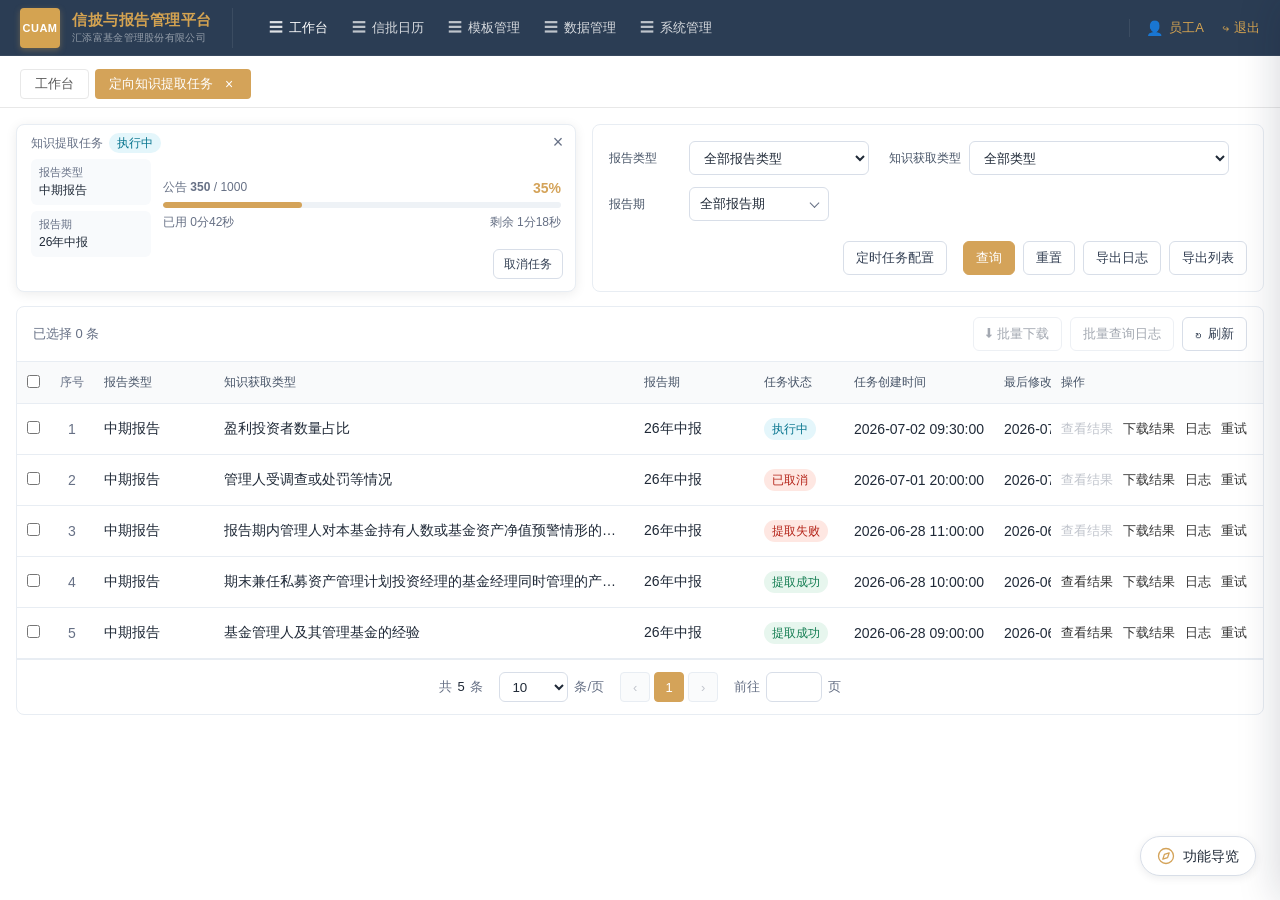
==== commit f17eb413: "Refine report info interactions and task states" ====
--- a/extract-task.html
+++ b/extract-task.html
@@ -24,11 +24,8 @@
       </div>
 
       <ul class="nav-menu">
-        <li class="nav-menu-item">
+        <li class="nav-menu-item active">
           <span class="menu-icon">☰</span>工作台
-        </li>
-        <li class="nav-menu-item active">
-          <span class="menu-icon">☰</span>定向知识获取
         </li>
         <li class="nav-menu-item">
           <span class="menu-icon">☰</span>信批日历
--- a/css/demo-nav.css
+++ b/css/demo-nav.css
@@ -109,6 +109,12 @@
   transform: translateX(0);
 }
 
+.demo-panel__content {
+  flex: 1;
+  overflow-y: auto;
+  min-height: 0;
+}
+
 /* ============================================================
    五、Panel Header
    ============================================================ */
@@ -333,6 +339,38 @@
 
 .demo-panel__nav-btn.is-active .demo-panel__nav-desc {
   color: var(--biz-primary-hover, #c19648);
+}
+
+.demo-panel__mode-group {
+  display: grid;
+  grid-template-columns: 1fr 1fr;
+  gap: 6px;
+  padding: 0 0 4px 12px;
+}
+
+.demo-panel__mode-btn {
+  min-width: 0;
+  height: 28px;
+  border-radius: 6px;
+  border: 1px solid var(--biz-soft-line, #e8edf3);
+  background: #ffffff;
+  color: var(--biz-muted, #667085);
+  cursor: pointer;
+  font-size: 12px;
+  line-height: 1;
+  transition: background-color 0.15s ease, border-color 0.15s ease, color 0.15s ease;
+}
+
+.demo-panel__mode-btn:hover {
+  border-color: var(--biz-primary, #d4a359);
+  color: var(--biz-primary-hover, #c19648);
+}
+
+.demo-panel__mode-btn.is-active {
+  border-color: var(--biz-primary, #d4a359);
+  background: var(--biz-primary-weak, #f7eede);
+  color: var(--biz-primary-hover, #c19648);
+  font-weight: 600;
 }
 
 .demo-panel__nav-btn.is-active::before {
